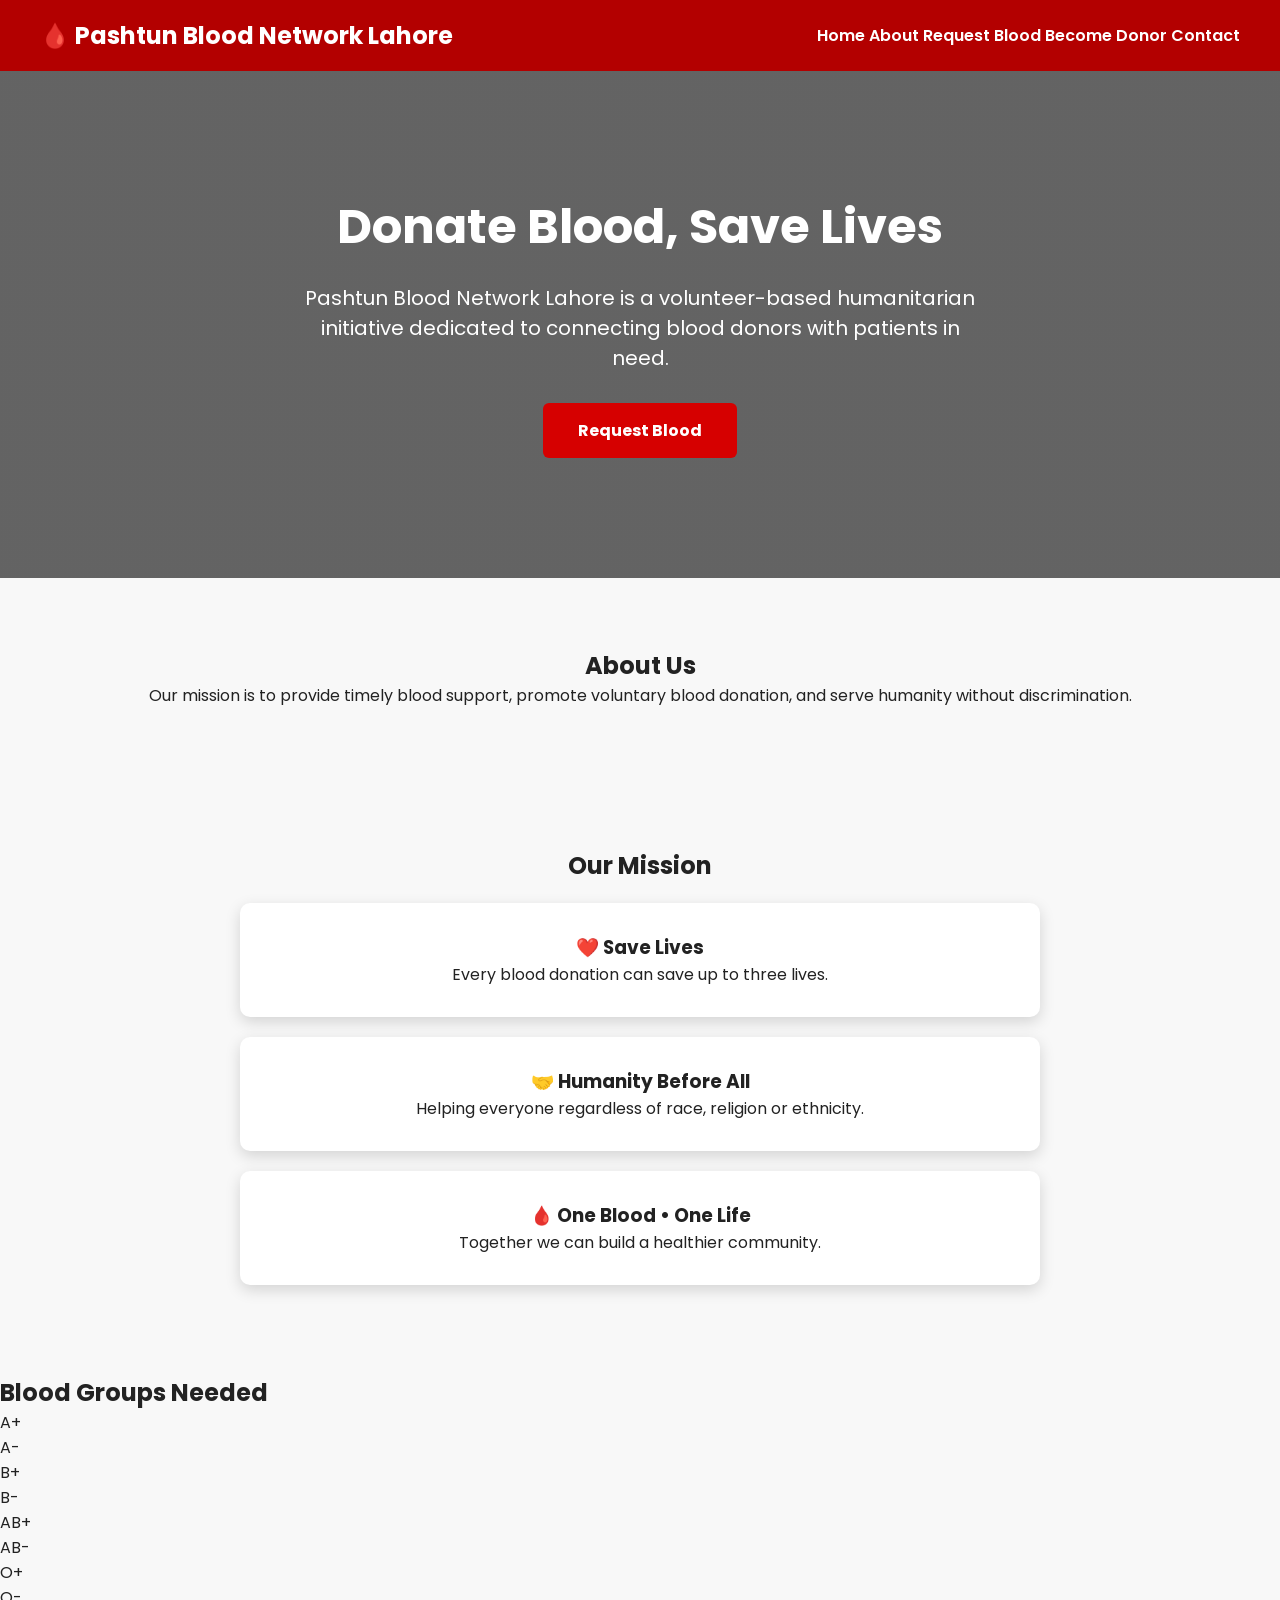
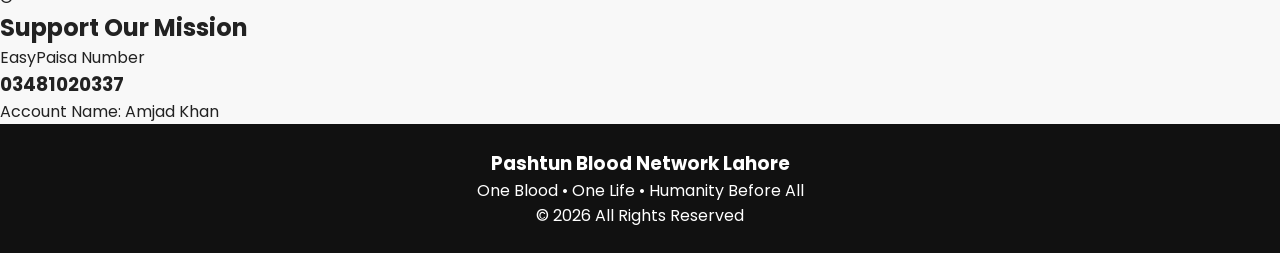
==== index.html @ 8e9f58ce "Add initial HTML structure for Pashtun Blood Network" ====
<!DOCTYPE html>
<html lang="en">
<head>
<meta charset="UTF-8">
<meta name="viewport" content="width=device-width, initial-scale=1.0">
<title>Pashtun Blood Network Lahore</title>

<link rel="stylesheet" href="css/style.css">

<link href="https://fonts.googleapis.com/css2?family=Poppins:wght@300;400;600;700&display=swap" rel="stylesheet">

</head>

<body>

<header class="navbar">
<h2>🩸 Pashtun Blood Network Lahore</h2>

<nav>
<a href="index.html">Home</a>
<a href="about.html">About</a>
<a href="request.html">Request Blood</a>
<a href="donor.html">Become Donor</a>
<a href="contact.html">Contact</a>
</nav>
</header>

<section class="hero">

<h1>Donate Blood, Save Lives</h1>

<p>
Pashtun Blood Network Lahore is a volunteer-based humanitarian initiative dedicated to connecting blood donors with patients in need.
</p>

<a href="request.html" class="btn">Request Blood</a>

</section>

<section class="about">

<h2>About Us</h2>

<p>

Our mission is to provide timely blood support, promote voluntary blood donation, and serve humanity without discrimination.

</p>

</section>

<section class="mission">

<h2>Our Mission</h2>

<div class="card">
<h3>❤️ Save Lives</h3>
<p>Every blood donation can save up to three lives.</p>
</div>

<div class="card">
<h3>🤝 Humanity Before All</h3>
<p>Helping everyone regardless of race, religion or ethnicity.</p>
</div>

<div class="card">
<h3>🩸 One Blood • One Life</h3>
<p>Together we can build a healthier community.</p>
</div>

</section>

<section class="bloodgroups">

<h2>Blood Groups Needed</h2>

<div class="groups">

<div class="group">A+</div>
<div class="group">A-</div>
<div class="group">B+</div>
<div class="group">B-</div>
<div class="group">AB+</div>
<div class="group">AB-</div>
<div class="group">O+</div>
<div class="group">O-</div>

</div>

</section>

<section class="donation">

<h2>Support Our Mission</h2>

<p>EasyPaisa Number</p>

<h3>03481020337</h3>

<p>Account Name: Amjad Khan</p>

</section>

<footer>

<h3>Pashtun Blood Network Lahore</h3>

<p>One Blood • One Life • Humanity Before All</p>

<p>© 2026 All Rights Reserved</p>

</footer>

<script src="js/script.js"></script>

</body>
</html>
---- css/style.css ----
*{
    margin:0;
    padding:0;
    box-sizing:border-box;
    font-family:'Poppins',sans-serif;
}

body{
    background:#f8f8f8;
    color:#222;
}

.navbar{
    background:#b30000;
    color:white;
    display:flex;
    justify-content:space-between;
    align-items:center;
    padding:18px 40px;
}

.navbar ul{
    display:flex;
    list-style:none;
    gap:20px;
}

.navbar a{
    color:white;
    text-decoration:none;
    font-weight:600;
}

.hero{
    background:linear-gradient(rgba(0,0,0,.6),rgba(0,0,0,.6)),url('https://images.unsplash.com/photo-1615461066841-6116e61058f4?auto=format&fit=crop&w=1500&q=80');
    background-size:cover;
    background-position:center;
    color:white;
    text-align:center;
    padding:120px 20px;
}

.hero h1{
    font-size:48px;
    margin-bottom:20px;
}

.hero p{
    max-width:700px;
    margin:auto;
    font-size:20px;
}

.btn{
    display:inline-block;
    margin-top:30px;
    background:#d60000;
    color:white;
    padding:15px 35px;
    border-radius:6px;
    text-decoration:none;
    font-weight:bold;
}

.about,.mission{
    padding:70px 20px;
    max-width:1100px;
    margin:auto;
    text-align:center;
}

.card{
    background:white;
    margin:20px auto;
    padding:30px;
    border-radius:10px;
    box-shadow:0 5px 15px rgba(0,0,0,.15);
    max-width:800px;
}

footer{
    background:#111;
    color:white;
    text-align:center;
    padding:25px;
}/* Pashtun Blood Network Lahore Styles */
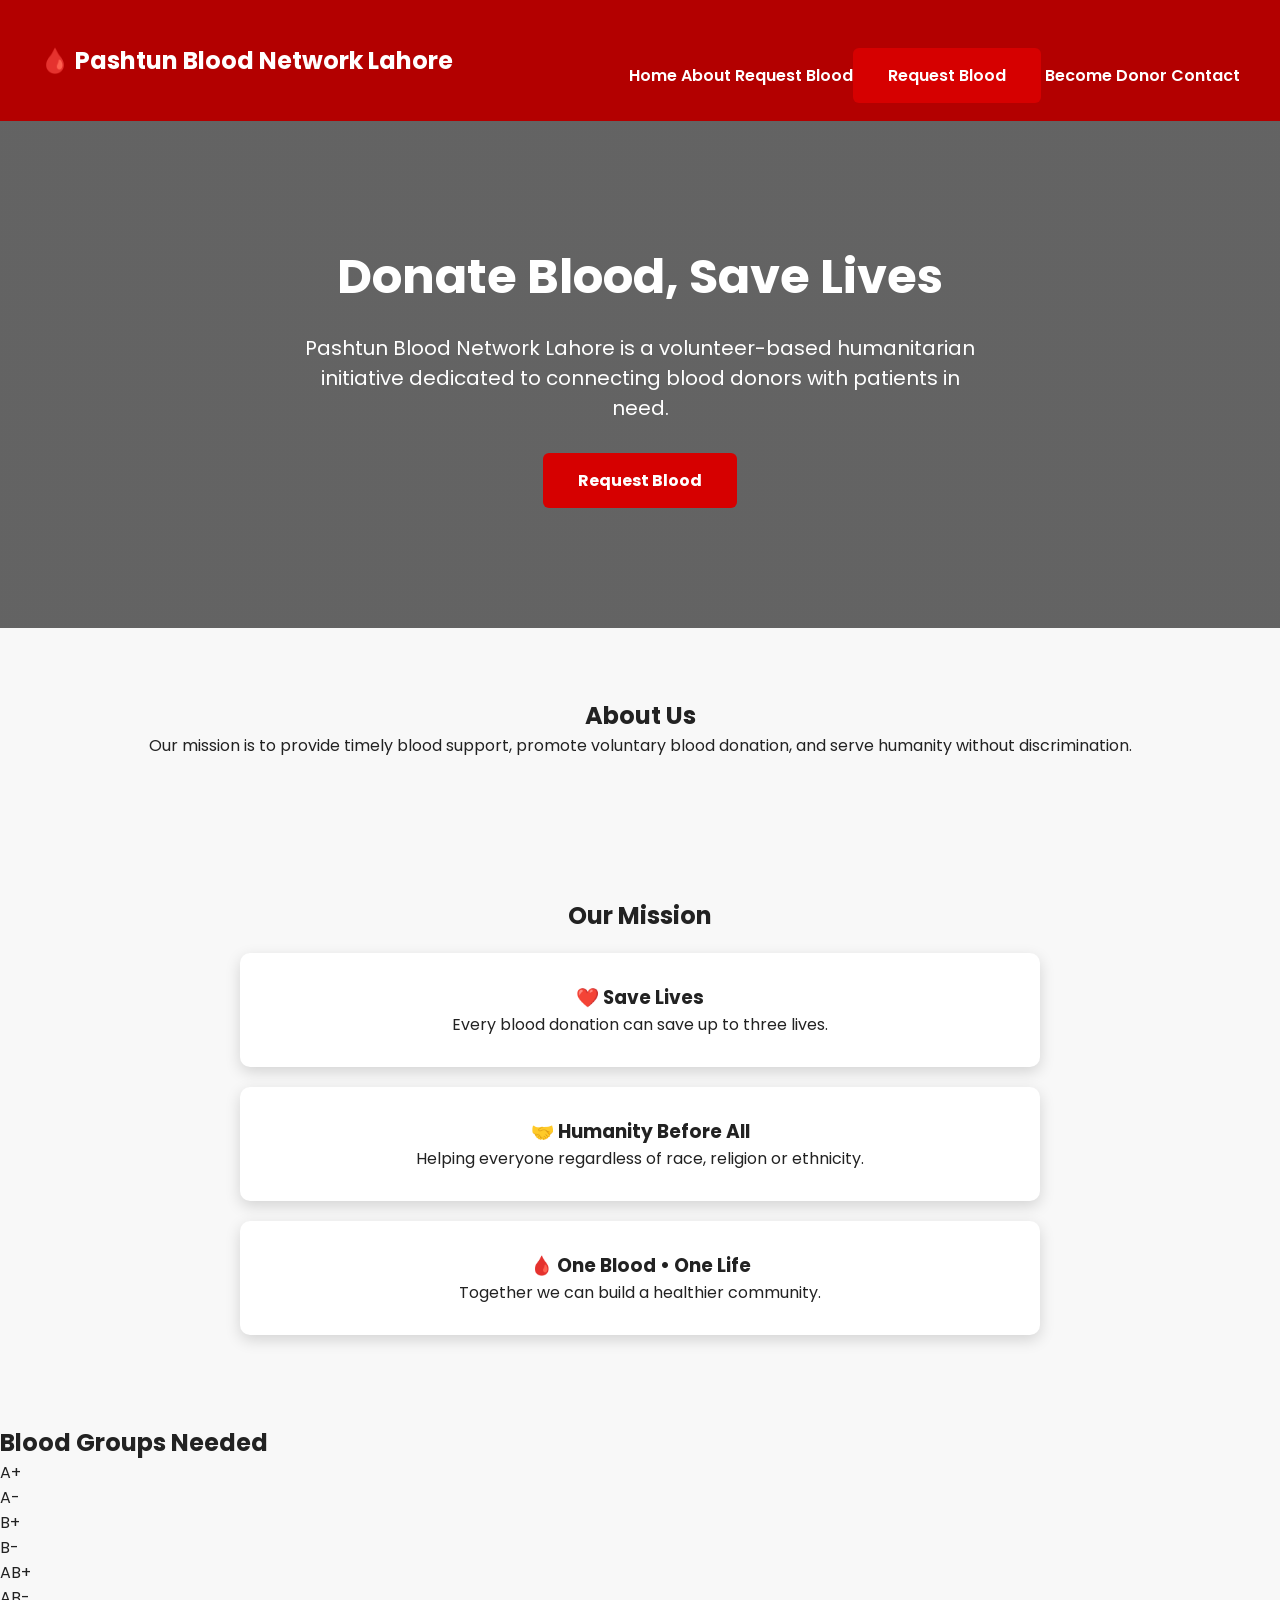
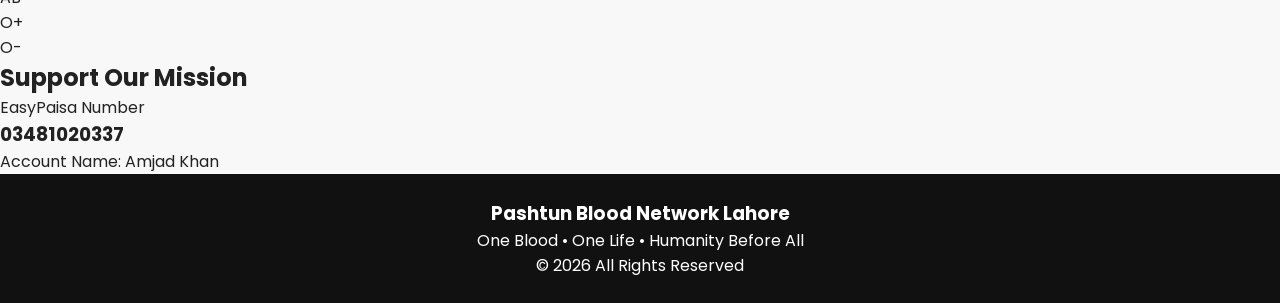
==== commit f3e68517: "Add button class to 'Request Blood' link" ====
--- a/index.html
+++ b/index.html
@@ -1,6 +1,6 @@
 <!DOCTYPE html>
 <html lang="en">
-<head>
+<head> <meta name="google-site-verification" content="IwA_z6ooD9EFQ3kvCxhGW0MdgjHlqaN5dWUF4UgZL7I" /><meta name="google-site-verification" content="_bSd3mj2-y95Re9sL764gVrILGkdNW0UzxEax3Da2eg" />
 <meta charset="UTF-8">
 <meta name="viewport" content="width=device-width, initial-scale=1.0">
 <title>Pashtun Blood Network Lahore</title>
@@ -19,7 +19,7 @@
 <nav>
 <a href="index.html">Home</a>
 <a href="about.html">About</a>
-<a href="request.html">Request Blood</a>
+<a href="request.html">Request Blood</a><a href="request.html" class="btn">Request Blood</a>
 <a href="donor.html">Become Donor</a>
 <a href="contact.html">Contact</a>
 </nav>
@@ -115,3 +115,4 @@
 
 </body>
 </html>
+
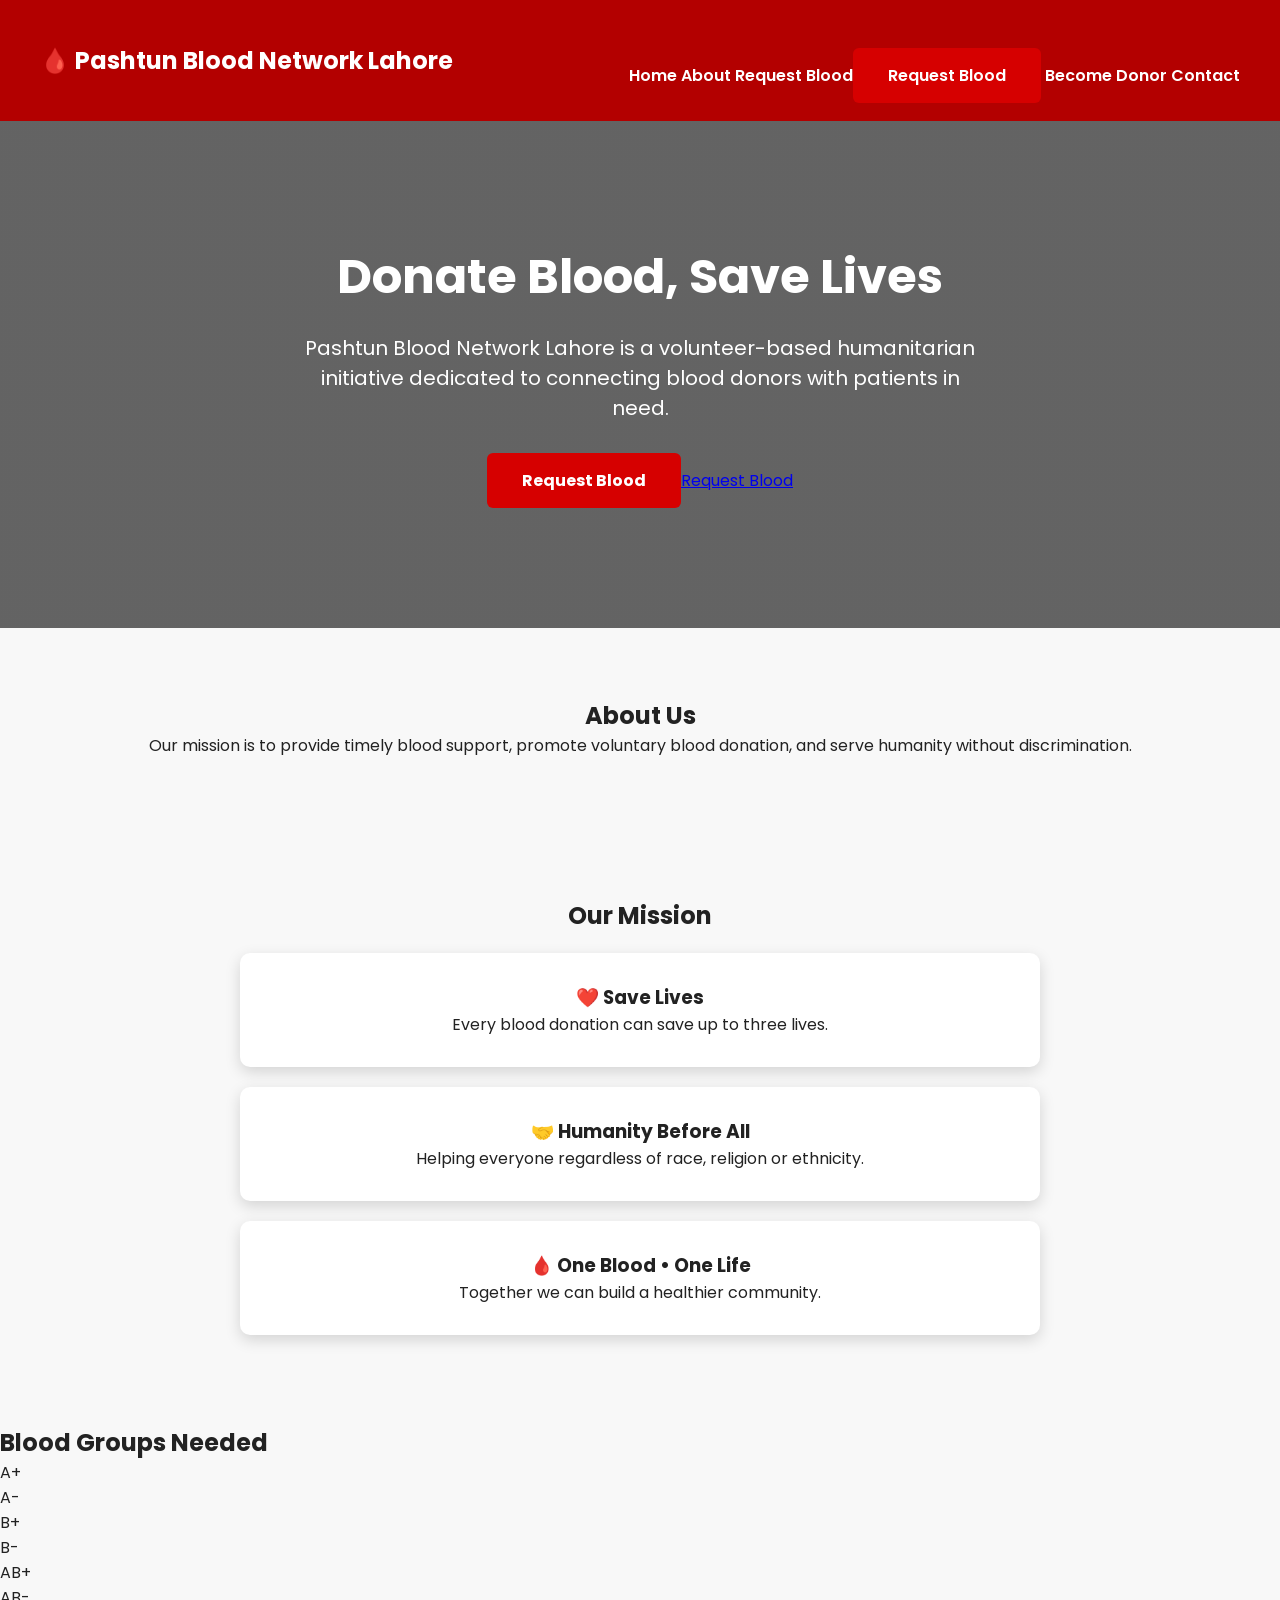
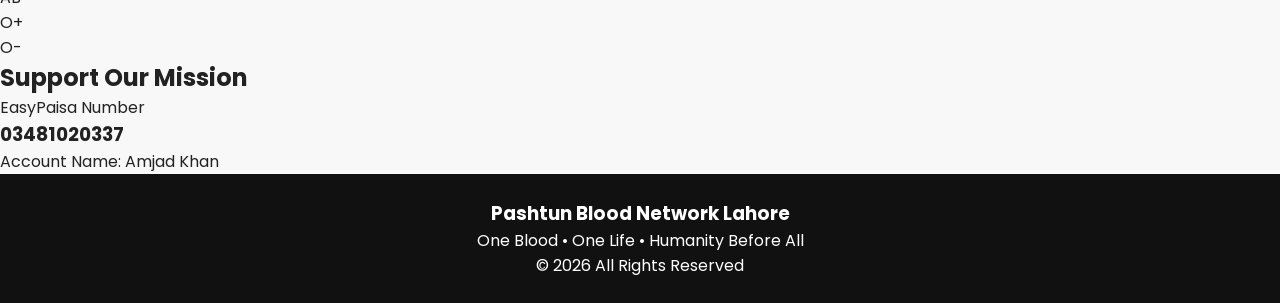
==== commit a9405e93: "Fix duplicate link for 'Request Blood' in index.html Removed duplicate 'Request Blood' link in index" ====
--- a/index.html
+++ b/index.html
@@ -33,7 +33,7 @@
 Pashtun Blood Network Lahore is a volunteer-based humanitarian initiative dedicated to connecting blood donors with patients in need.
 </p>
 
-<a href="request.html" class="btn">Request Blood</a>
+<a href="request.html" class="btn">Request Blood</a><a href="request.html">Request Blood</a>
 
 </section>
 
